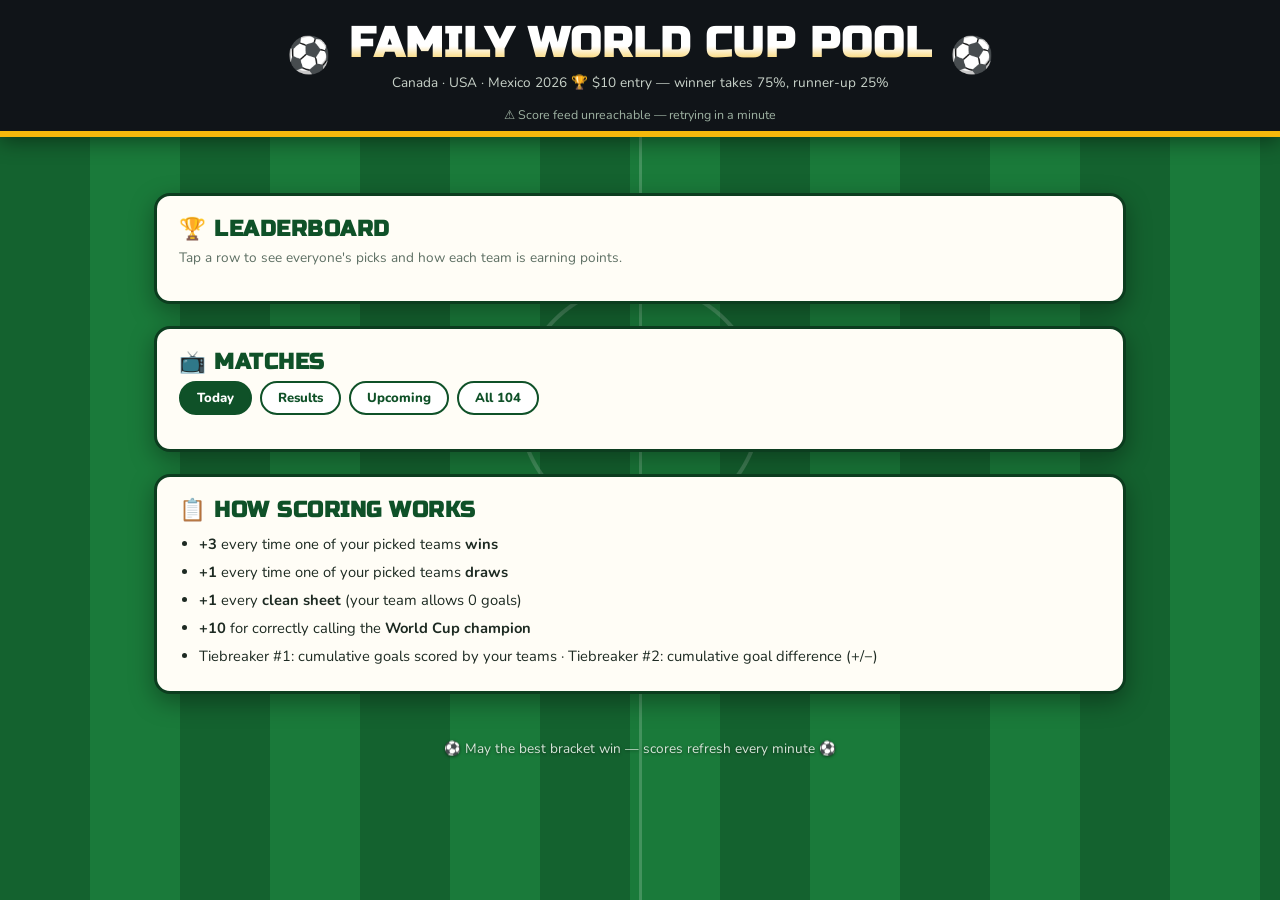
==== index.html @ 2f99b0ea "Family World Cup Pool 2026 — live-score bracket leaderboard Static site (no server, no API key) that" ====
<!DOCTYPE html>
<html lang="en">
<head>
  <meta charset="UTF-8" />
  <meta name="viewport" content="width=device-width, initial-scale=1.0" />
  <title>Family World Cup Pool 2026</title>
  <link rel="icon" href="data:image/svg+xml,<svg xmlns=%22http://www.w3.org/2000/svg%22 viewBox=%220 0 100 100%22><text y=%22.9em%22 font-size=%2290%22>⚽</text></svg>" />
  <link rel="preconnect" href="https://fonts.googleapis.com" />
  <link href="https://fonts.googleapis.com/css2?family=Russo+One&family=Nunito:wght@400;700;800&display=swap" rel="stylesheet" />
  <link rel="stylesheet" href="style.css" />
</head>
<body>
  <div class="pitch-lines" aria-hidden="true"></div>

  <header class="scoreboard">
    <div class="scoreboard-inner">
      <span class="ball spin">⚽</span>
      <div class="title-block">
        <h1>Family World Cup Pool</h1>
        <p class="subtitle">Canada · USA · Mexico 2026 🏆 $10 entry — winner takes 75%, runner-up 25%</p>
      </div>
      <span class="ball spin-rev">⚽</span>
    </div>
    <div class="status-bar">
      <span id="updateStatus">Loading live scores…</span>
    </div>
  </header>

  <main>
    <section id="liveStrip" class="live-strip" hidden></section>

    <section class="card leaderboard-card">
      <h2><span class="emoji">🏆</span> Leaderboard</h2>
      <p class="hint">Tap a row to see everyone's picks and how each team is earning points.</p>
      <div id="leaderboard"></div>
    </section>

    <section class="card matches-card">
      <h2><span class="emoji">📺</span> Matches</h2>
      <nav class="filter-chips" id="matchFilters">
        <button data-filter="today" class="chip active">Today</button>
        <button data-filter="results" class="chip">Results</button>
        <button data-filter="upcoming" class="chip">Upcoming</button>
        <button data-filter="all" class="chip">All 104</button>
      </nav>
      <div id="matches"></div>
    </section>

    <section class="card rules-card">
      <h2><span class="emoji">📋</span> How scoring works</h2>
      <ul class="rules-list">
        <li><strong>+3</strong> every time one of your picked teams <strong>wins</strong></li>
        <li><strong>+1</strong> every time one of your picked teams <strong>draws</strong></li>
        <li><strong>+1</strong> every <strong>clean sheet</strong> (your team allows 0 goals)</li>
        <li><strong>+10</strong> for correctly calling the <strong>World Cup champion</strong></li>
        <li>Tiebreaker #1: cumulative goals scored by your teams · Tiebreaker #2: cumulative goal difference (+/−)</li>
      </ul>
    </section>
  </main>

  <footer>
    <p>⚽ May the best bracket win — scores refresh every minute ⚽</p>
  </footer>

  <script src="teams.js"></script>
  <script src="picks.js"></script>
  <script src="app.js"></script>
</body>
</html>
---- style.css ----
/* ⚽ Family World Cup Pool — soccer-pitch theme */

:root {
  --grass-dark: #14622f;
  --grass-darker: #0f5128;
  --grass-light: #1a7a3a;
  --line-white: rgba(255, 255, 255, 0.85);
  --card-bg: #fffdf6;
  --ink: #1d2a22;
  --gold: #f5b80c;
  --silver: #b9c4cc;
  --bronze: #cd7f32;
  --live-red: #e63946;
  --accent: #0b8a3e;
}

* { box-sizing: border-box; }

body {
  margin: 0;
  font-family: 'Nunito', system-ui, -apple-system, sans-serif;
  color: var(--ink);
  /* mowed-grass stripes */
  background: repeating-linear-gradient(
    90deg,
    var(--grass-dark) 0px,
    var(--grass-dark) 90px,
    var(--grass-light) 90px,
    var(--grass-light) 180px
  );
  min-height: 100vh;
}

/* faint pitch markings overlaid on the grass */
.pitch-lines {
  position: fixed;
  inset: 0;
  pointer-events: none;
  background:
    radial-gradient(circle at 50% 45%, transparent 118px, rgba(255,255,255,0.18) 119px, rgba(255,255,255,0.18) 122px, transparent 123px),
    linear-gradient(rgba(255,255,255,0.18), rgba(255,255,255,0.18)) 50% 0 / 3px 100% no-repeat;
  z-index: 0;
}

main, header, footer { position: relative; z-index: 1; }

/* ---------- Scoreboard header ---------- */
.scoreboard {
  background: #101418;
  color: #fff;
  border-bottom: 6px solid var(--gold);
  box-shadow: 0 4px 20px rgba(0, 0, 0, 0.45);
}

.scoreboard-inner {
  max-width: 1000px;
  margin: 0 auto;
  padding: 18px 16px 10px;
  display: flex;
  align-items: center;
  justify-content: center;
  gap: 18px;
}

.title-block { text-align: center; }

h1 {
  font-family: 'Russo One', sans-serif;
  font-size: clamp(1.5rem, 5vw, 2.6rem);
  margin: 0;
  letter-spacing: 1px;
  text-transform: uppercase;
  background: linear-gradient(180deg, #fff 55%, var(--gold));
  -webkit-background-clip: text;
  background-clip: text;
  -webkit-text-fill-color: transparent;
}

.subtitle {
  margin: 4px 0 0;
  font-size: 0.85rem;
  color: #c8d2c9;
}

.ball { font-size: 2.2rem; }
.spin { animation: spin 14s linear infinite; display: inline-block; }
.spin-rev { animation: spin 14s linear infinite reverse; display: inline-block; }
@keyframes spin { to { transform: rotate(360deg); } }

.status-bar {
  text-align: center;
  font-size: 0.78rem;
  color: #9fb3a3;
  padding: 4px 0 8px;
}

/* ---------- Layout ---------- */
main {
  max-width: 1000px;
  margin: 22px auto;
  padding: 0 14px;
  display: flex;
  flex-direction: column;
  gap: 22px;
}

.card {
  background: var(--card-bg);
  border-radius: 16px;
  padding: 20px 22px;
  box-shadow: 0 8px 24px rgba(0, 0, 0, 0.35);
  border: 3px solid #0c3d1f;
}

.card h2 {
  font-family: 'Russo One', sans-serif;
  margin: 0 0 6px;
  font-size: 1.35rem;
  color: var(--grass-darker);
  text-transform: uppercase;
  letter-spacing: 0.5px;
}

.hint { margin: 0 0 14px; font-size: 0.85rem; color: #5d6f63; }

/* ---------- Live strip ---------- */
.live-strip {
  display: flex;
  gap: 12px;
  overflow-x: auto;
  padding: 4px 2px 8px;
}

.live-card {
  flex: 0 0 auto;
  background: #101418;
  color: #fff;
  border-radius: 12px;
  padding: 10px 14px;
  min-width: 215px;
  border: 2px solid var(--live-red);
  box-shadow: 0 0 14px rgba(230, 57, 70, 0.5);
}

.live-badge {
  display: inline-block;
  background: var(--live-red);
  color: #fff;
  font-weight: 800;
  font-size: 0.68rem;
  padding: 2px 8px;
  border-radius: 99px;
  letter-spacing: 1px;
  animation: pulse 1.4s ease-in-out infinite;
}

@keyframes pulse { 50% { opacity: 0.45; } }

.live-card .teams { margin-top: 6px; font-weight: 800; font-size: 0.95rem; }
.live-card .minute { color: var(--gold); font-size: 0.8rem; margin-top: 2px; }

/* ---------- Leaderboard ---------- */
.lb-table { width: 100%; border-collapse: collapse; }

.lb-row {
  cursor: pointer;
  border-radius: 12px;
  transition: transform 0.12s ease;
}
.lb-row:hover { transform: scale(1.01); }

.lb-row td {
  background: #f1f7ee;
  padding: 12px 10px;
  border-top: 8px solid var(--card-bg);
  vertical-align: middle;
}
.lb-row td:first-child { border-radius: 12px 0 0 12px; width: 56px; text-align: center; }
.lb-row td:last-child { border-radius: 0 12px 12px 0; }

.lb-row.rank-1 td { background: linear-gradient(90deg, #fff3c4, #ffe89a); border-bottom: 2px solid var(--gold); }
.lb-row.rank-2 td { background: linear-gradient(90deg, #eef2f5, #dde5ea); }
.lb-row.rank-3 td { background: linear-gradient(90deg, #f7e8d8, #f0d9bf); }

.rank-medal { font-size: 1.5rem; }
.rank-num { font-family: 'Russo One', sans-serif; font-size: 1.1rem; color: #5d6f63; }

.entrant-name { font-weight: 800; font-size: 1.05rem; }
.entrant-team {
  font-size: 0.8rem;
  color: var(--accent);
  font-style: italic;
}

.pts-big {
  font-family: 'Russo One', sans-serif;
  font-size: 1.5rem;
  color: var(--grass-darker);
  text-align: right;
  white-space: nowrap;
}
.pts-label { font-size: 0.65rem; color: #5d6f63; display: block; text-transform: uppercase; }

.breakdown { font-size: 0.78rem; color: #495a4f; white-space: nowrap; }
.breakdown b { color: var(--ink); }

.champ-chip {
  display: inline-flex;
  align-items: center;
  gap: 5px;
  font-size: 0.78rem;
  background: #e8f5e9;
  border: 1px solid #bcd9c0;
  padding: 2px 9px;
  border-radius: 99px;
  font-weight: 700;
}
.champ-chip.hit { background: #fff3c4; border-color: var(--gold); }
.champ-chip img { width: 18px; border-radius: 2px; }

/* expanded picks panel */
.detail-row td {
  background: #fbfaf3;
  border-top: 0;
  padding: 14px;
  border-radius: 0 0 12px 12px;
}

.picks-grid {
  display: grid;
  grid-template-columns: repeat(auto-fill, minmax(150px, 1fr));
  gap: 10px;
}

.pick-group { background: #fff; border: 2px solid #dde8dc; border-radius: 10px; padding: 8px 10px; }
.pick-group h4 {
  margin: 0 0 6px;
  font-size: 0.72rem;
  text-transform: uppercase;
  letter-spacing: 1px;
  color: #5d6f63;
}

.pick-team {
  display: flex;
  align-items: center;
  gap: 7px;
  font-size: 0.85rem;
  font-weight: 700;
  padding: 3px 0;
}
.pick-team img { width: 22px; border-radius: 2px; box-shadow: 0 0 3px rgba(0,0,0,0.3); }
.pick-team .tpts { margin-left: auto; font-family: 'Russo One', sans-serif; color: var(--accent); font-size: 0.85rem; }
.pick-team .record { font-size: 0.68rem; color: #7c8d81; font-weight: 400; }
.pick-team.out { opacity: 0.45; }
.pick-team.out .tname { text-decoration: line-through; }

/* ---------- Matches ---------- */
.filter-chips { display: flex; gap: 8px; margin-bottom: 14px; flex-wrap: wrap; }

.chip {
  font-family: 'Nunito', sans-serif;
  font-weight: 800;
  font-size: 0.82rem;
  border: 2px solid var(--grass-darker);
  background: #fff;
  color: var(--grass-darker);
  border-radius: 99px;
  padding: 6px 16px;
  cursor: pointer;
}
.chip.active { background: var(--grass-darker); color: #fff; }

.date-head {
  font-family: 'Russo One', sans-serif;
  font-size: 0.85rem;
  color: var(--grass-darker);
  margin: 16px 0 8px;
  text-transform: uppercase;
  border-bottom: 2px dashed #bcd9c0;
  padding-bottom: 4px;
}

.match-row {
  display: grid;
  grid-template-columns: 1fr auto 1fr auto;
  align-items: center;
  gap: 10px;
  padding: 7px 10px;
  border-radius: 10px;
}
.match-row:nth-child(even) { background: #f1f7ee; }

.match-team { display: flex; align-items: center; gap: 8px; font-weight: 700; font-size: 0.9rem; }
.match-team.home { justify-content: flex-end; text-align: right; }
.match-team img { width: 24px; border-radius: 2px; box-shadow: 0 0 3px rgba(0,0,0,0.3); }
.match-team.picked-any { color: var(--accent); }

.match-score {
  font-family: 'Russo One', sans-serif;
  font-size: 1rem;
  background: #101418;
  color: #fff;
  border-radius: 8px;
  padding: 3px 10px;
  min-width: 64px;
  text-align: center;
}
.match-score.upcoming { background: #dde8dc; color: #44544a; font-size: 0.78rem; }
.match-score.live { background: var(--live-red); }

.match-meta { font-size: 0.7rem; color: #7c8d81; text-align: right; min-width: 70px; }

/* ---------- Rules / footer ---------- */
.rules-list { margin: 8px 0 0; padding-left: 20px; line-height: 1.9; font-size: 0.92rem; }

footer {
  text-align: center;
  color: #d7e6d9;
  font-size: 0.85rem;
  padding: 10px 0 30px;
  text-shadow: 0 1px 3px rgba(0,0,0,0.5);
}

.error-banner {
  background: #ffe3e3;
  border: 2px solid var(--live-red);
  color: #7a1f27;
  padding: 10px 14px;
  border-radius: 10px;
  font-weight: 700;
}

@media (max-width: 560px) {
  .breakdown-cell { display: none; }
  .card { padding: 14px; }
}
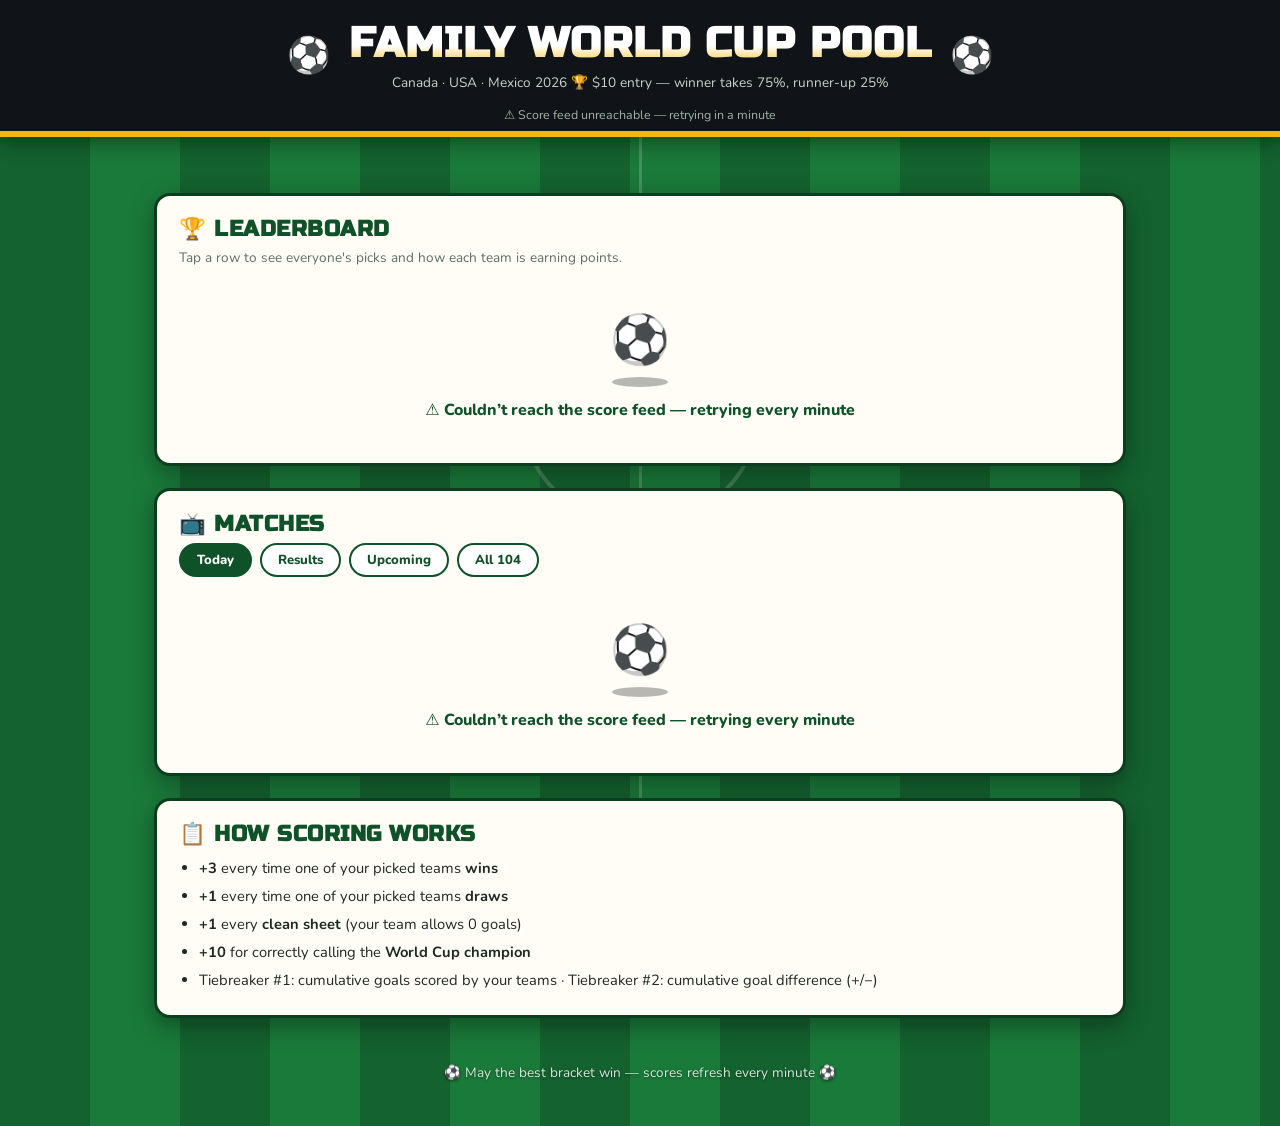
==== commit 984a8c67: "Add loading animations, stagger entrances, center champ chip Bouncing-ball loader with rotating warm" ====
--- a/index.html
+++ b/index.html
@@ -32,7 +32,13 @@
     <section class="card leaderboard-card">
       <h2><span class="emoji">🏆</span> Leaderboard</h2>
       <p class="hint">Tap a row to see everyone's picks and how each team is earning points.</p>
-      <div id="leaderboard"></div>
+      <div id="leaderboard">
+        <div class="loader">
+          <span class="loader-ball">⚽</span>
+          <div class="loader-shadow"></div>
+          <p class="loader-text">Inflating the match ball…</p>
+        </div>
+      </div>
     </section>
 
     <section class="card matches-card">
@@ -43,7 +49,13 @@
         <button data-filter="upcoming" class="chip">Upcoming</button>
         <button data-filter="all" class="chip">All 104</button>
       </nav>
-      <div id="matches"></div>
+      <div id="matches">
+        <div class="loader">
+          <span class="loader-ball">⚽</span>
+          <div class="loader-shadow"></div>
+          <p class="loader-text">Mowing the pitch…</p>
+        </div>
+      </div>
     </section>
 
     <section class="card rules-card">
--- a/style.css
+++ b/style.css
@@ -217,6 +217,7 @@
 }
 .champ-chip.hit { background: #fff3c4; border-color: var(--gold); }
 .champ-chip img { width: 18px; border-radius: 2px; }
+.champ-cell { text-align: center; }
 
 /* expanded picks panel */
 .detail-row td {
@@ -311,6 +312,71 @@
 
 .match-meta { font-size: 0.7rem; color: #7c8d81; text-align: right; min-width: 70px; }
 
+/* ---------- Loading animations ---------- */
+
+.loader { text-align: center; padding: 26px 0 22px; }
+
+.loader-ball {
+  display: inline-block;
+  font-size: 3rem;
+  animation: loaderBounce 0.85s cubic-bezier(0.35, 0, 0.65, 1) infinite;
+}
+
+@keyframes loaderBounce {
+  0%, 100% { transform: translateY(0) rotate(0deg) scale(1.12, 0.85); }
+  15% { transform: translateY(-8px) rotate(40deg) scale(1, 1); }
+  50% { transform: translateY(-48px) rotate(180deg) scale(1, 1); }
+  85% { transform: translateY(-8px) rotate(320deg) scale(1, 1); }
+}
+
+.loader-shadow {
+  width: 56px;
+  height: 10px;
+  margin: 4px auto 12px;
+  border-radius: 50%;
+  background: rgba(0, 0, 0, 0.28);
+  animation: loaderShadow 0.85s cubic-bezier(0.35, 0, 0.65, 1) infinite;
+}
+
+@keyframes loaderShadow {
+  0%, 100% { transform: scale(1); opacity: 0.45; }
+  50% { transform: scale(0.45); opacity: 0.15; }
+}
+
+.loader-text {
+  margin: 0;
+  font-weight: 800;
+  color: var(--grass-darker);
+  animation: loaderTextPulse 1.4s ease-in-out infinite;
+}
+
+@keyframes loaderTextPulse { 50% { opacity: 0.55; } }
+
+/* cards pop in when the page first opens */
+main > section.card { animation: cardIn 0.55s ease backwards; }
+main > section.card:nth-of-type(2) { animation-delay: 0.1s; }
+main > section.card:nth-of-type(3) { animation-delay: 0.2s; }
+main > section.card:nth-of-type(4) { animation-delay: 0.3s; }
+
+@keyframes cardIn {
+  from { opacity: 0; transform: translateY(26px) scale(0.97); }
+  to { opacity: 1; transform: none; }
+}
+
+/* rows slide in staggered on the first data render (delays set inline) */
+.animate-in .lb-row { animation: rowIn 0.45s ease backwards; }
+.animate-in .match-row { animation: rowIn 0.4s ease backwards; }
+
+@keyframes rowIn {
+  from { opacity: 0; transform: translateX(-22px); }
+  to { opacity: 1; transform: none; }
+}
+
+@media (prefers-reduced-motion: reduce) {
+  .loader-ball, .loader-shadow, .loader-text, .spin, .spin-rev,
+  main > section.card, .animate-in .lb-row, .animate-in .match-row { animation: none; }
+}
+
 /* ---------- Rules / footer ---------- */
 .rules-list { margin: 8px 0 0; padding-left: 20px; line-height: 1.9; font-size: 0.92rem; }
 
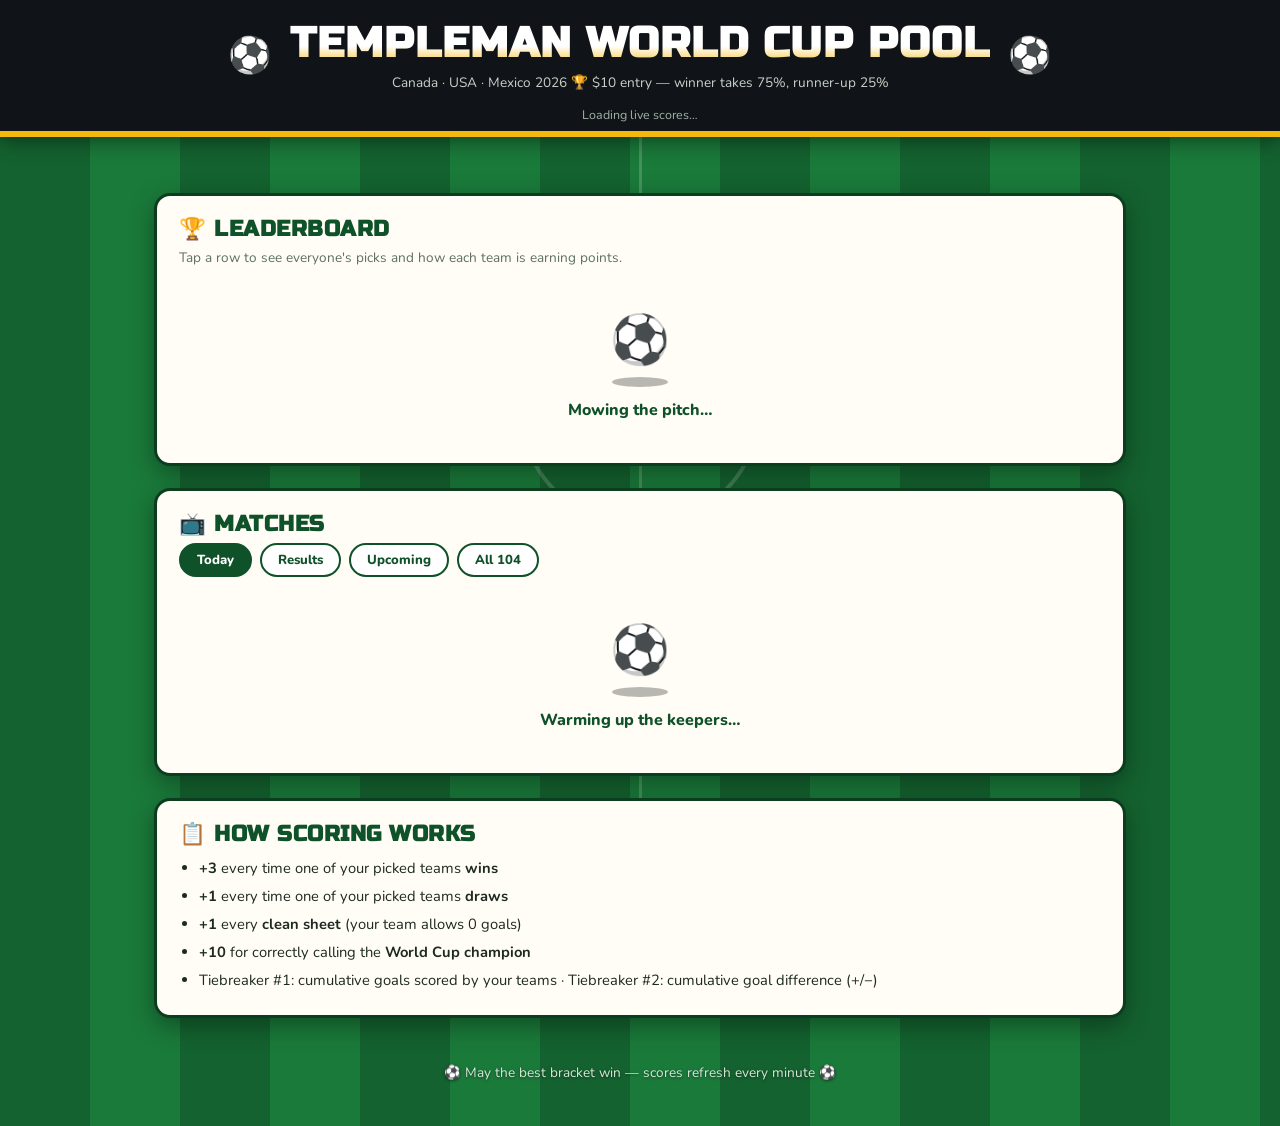
==== commit b671a9fe: "Rename to Templeman World Cup Pool Co-Authored-By: Claude Fable 5 <noreply@anthropic.com>" ====
--- a/index.html
+++ b/index.html
@@ -3,7 +3,7 @@
 <head>
   <meta charset="UTF-8" />
   <meta name="viewport" content="width=device-width, initial-scale=1.0" />
-  <title>Family World Cup Pool 2026</title>
+  <title>Templeman World Cup Pool 2026</title>
   <link rel="icon" href="data:image/svg+xml,<svg xmlns=%22http://www.w3.org/2000/svg%22 viewBox=%220 0 100 100%22><text y=%22.9em%22 font-size=%2290%22>⚽</text></svg>" />
   <link rel="preconnect" href="https://fonts.googleapis.com" />
   <link href="https://fonts.googleapis.com/css2?family=Russo+One&family=Nunito:wght@400;700;800&display=swap" rel="stylesheet" />
@@ -16,7 +16,7 @@
     <div class="scoreboard-inner">
       <span class="ball spin">⚽</span>
       <div class="title-block">
-        <h1>Family World Cup Pool</h1>
+        <h1>Templeman World Cup Pool</h1>
         <p class="subtitle">Canada · USA · Mexico 2026 🏆 $10 entry — winner takes 75%, runner-up 25%</p>
       </div>
       <span class="ball spin-rev">⚽</span>
--- a/style.css
+++ b/style.css
@@ -1,4 +1,4 @@
-/* ⚽ Family World Cup Pool — soccer-pitch theme */
+/* ⚽ Templeman World Cup Pool — soccer-pitch theme */
 
 :root {
   --grass-dark: #14622f;
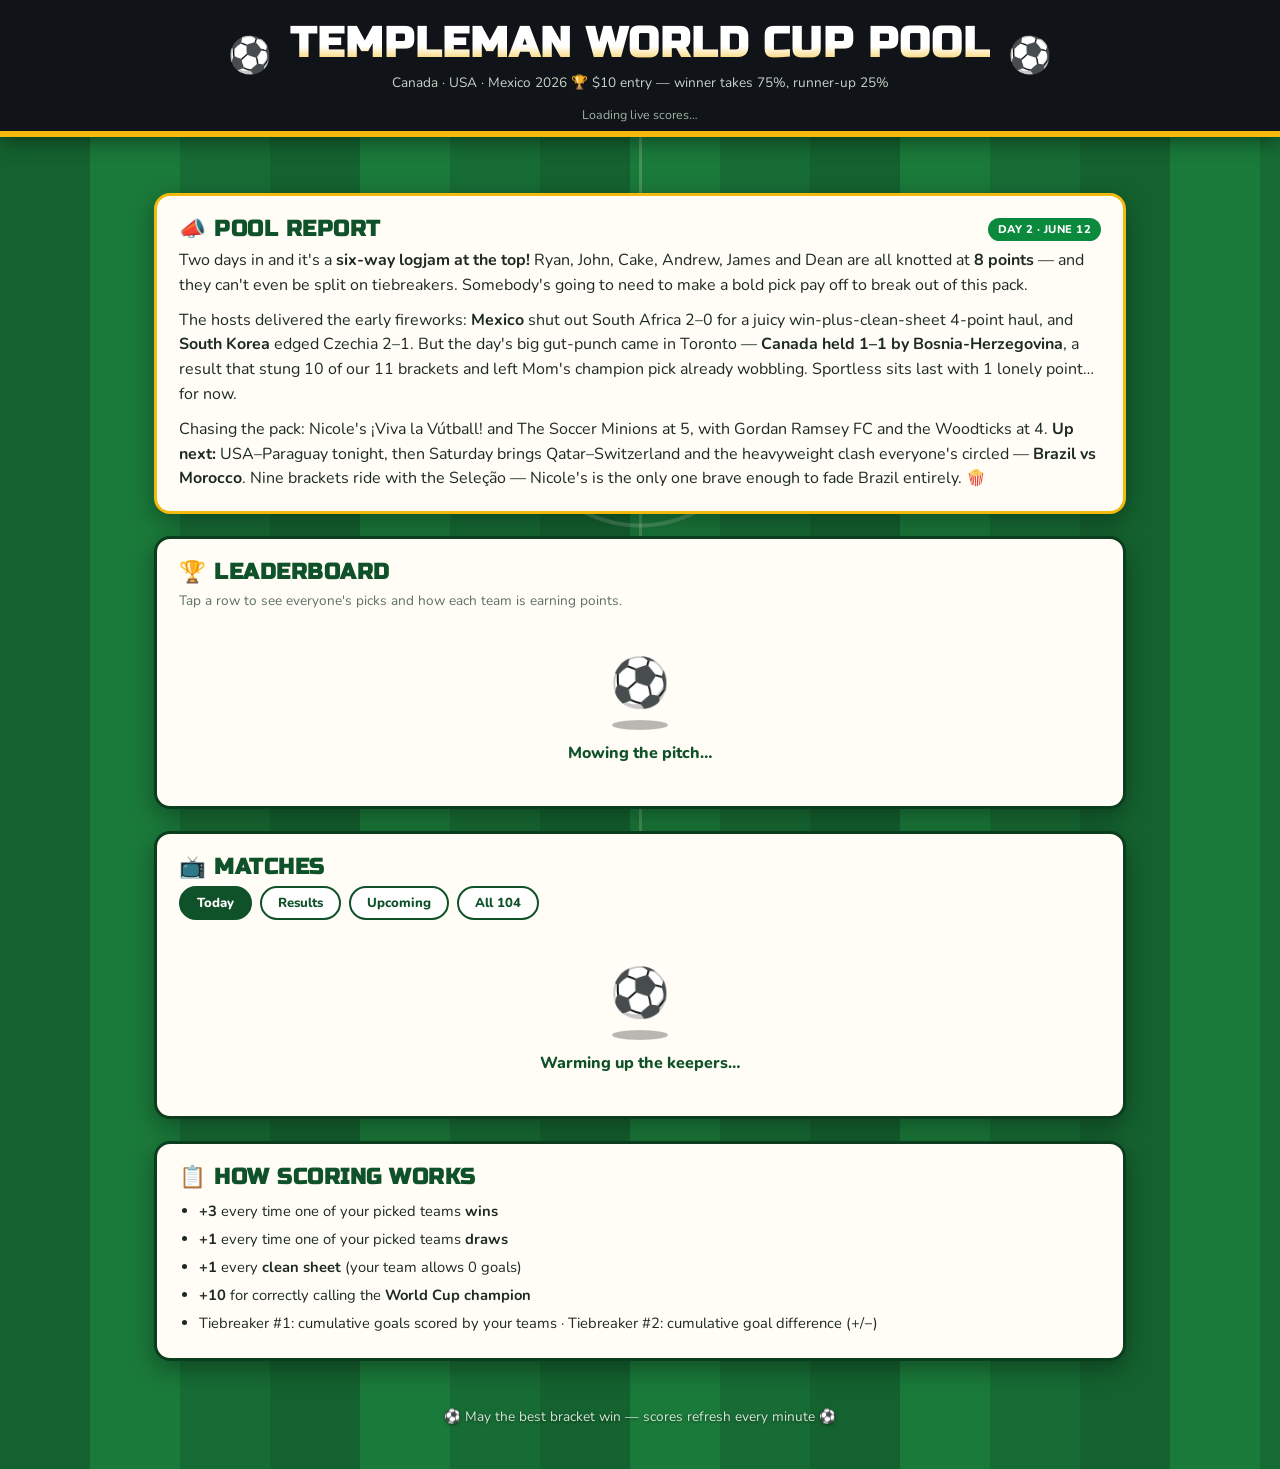
==== commit b829715d: "Rain Mbappé heads on desktop, not just mobile Co-Authored-By: Claude Opus 4.8 <noreply@anthropic.com" ====
--- a/index.html
+++ b/index.html
@@ -14,12 +14,12 @@
 
   <header class="scoreboard">
     <div class="scoreboard-inner">
-      <span class="ball spin">⚽</span>
+      <span class="ball spin"><span class="ball-emoji">⚽</span><img class="ball-face" src="images/mbappe-head.png" alt=""></span>
       <div class="title-block">
         <h1>Templeman World Cup Pool</h1>
         <p class="subtitle">Canada · USA · Mexico 2026 🏆 $10 entry — winner takes 75%, runner-up 25%</p>
       </div>
-      <span class="ball spin-rev">⚽</span>
+      <span class="ball spin-rev"><span class="ball-emoji">⚽</span><img class="ball-face" src="images/mbappe-head.png" alt=""></span>
     </div>
     <div class="status-bar">
       <span id="updateStatus">Loading live scores…</span>
@@ -28,6 +28,30 @@
 
   <main>
     <section id="liveStrip" class="live-strip" hidden></section>
+
+    <section class="card recap-card" id="dailyRecap">
+      <h2><span class="emoji">📣</span> Pool Report <span class="recap-date">Day 2 · June 12</span></h2>
+      <p>
+        Two days in and it's a <strong>six-way logjam at the top!</strong> Ryan, John, Cake,
+        Andrew, James and Dean are all knotted at <strong>8 points</strong> — and they can't even
+        be split on tiebreakers. Somebody's going to need to make a bold pick pay off to break
+        out of this pack.
+      </p>
+      <p>
+        The hosts delivered the early fireworks: <strong>Mexico</strong> shut out South Africa 2–0
+        for a juicy win-plus-clean-sheet 4-point haul, and <strong>South Korea</strong> edged
+        Czechia 2–1. But the day's big gut-punch came in Toronto — <strong>Canada held 1–1 by
+        Bosnia-Herzegovina</strong>, a result that stung 10 of our 11 brackets and left Mom's
+        champion pick already wobbling. Sportless sits last with 1 lonely point… for now.
+      </p>
+      <p>
+        Chasing the pack: Nicole's ¡Viva la Vútball! and The Soccer Minions at 5, with Gordan
+        Ramsey FC and the Woodticks at 4. <strong>Up next:</strong> USA–Paraguay tonight, then
+        Saturday brings Qatar–Switzerland and the heavyweight clash everyone's circled —
+        <strong>Brazil vs Morocco</strong>. Nine brackets ride with the Seleção — Nicole's is
+        the only one brave enough to fade Brazil entirely. 🍿
+      </p>
+    </section>
 
     <section class="card leaderboard-card">
       <h2><span class="emoji">🏆</span> Leaderboard</h2>
@@ -74,6 +98,8 @@
     <p>⚽ May the best bracket win — scores refresh every minute ⚽</p>
   </footer>
 
+  <div id="goalOverlay" hidden></div>
+
   <script src="teams.js"></script>
   <script src="picks.js"></script>
   <script src="app.js"></script>
--- a/style.css
+++ b/style.css
@@ -1,9 +1,17 @@
 /* ⚽ Templeman World Cup Pool — soccer-pitch theme */
+
+/* Registered so the theme colours can transition smoothly (Mbappé mode) */
+@property --grass-dark { syntax: '<color>'; inherits: true; initial-value: #14622f; }
+@property --grass-darker { syntax: '<color>'; inherits: true; initial-value: #0f5128; }
+@property --grass-light { syntax: '<color>'; inherits: true; initial-value: #1a7a3a; }
+@property --grass-mid { syntax: '<color>'; inherits: true; initial-value: #176c35; }
+@property --accent { syntax: '<color>'; inherits: true; initial-value: #0b8a3e; }
 
 :root {
   --grass-dark: #14622f;
   --grass-darker: #0f5128;
   --grass-light: #1a7a3a;
+  --grass-mid: #176c35;
   --line-white: rgba(255, 255, 255, 0.85);
   --card-bg: #fffdf6;
   --ink: #1d2a22;
@@ -26,7 +34,9 @@
     var(--grass-dark) 0px,
     var(--grass-dark) 90px,
     var(--grass-light) 90px,
-    var(--grass-light) 180px
+    var(--grass-light) 180px,
+    var(--grass-mid) 180px,
+    var(--grass-mid) 270px
   );
   min-height: 100vh;
 }
@@ -87,6 +97,69 @@
 .spin-rev { animation: spin 14s linear infinite reverse; display: inline-block; }
 @keyframes spin { to { transform: rotate(360deg); } }
 
+.ball-face { display: none; width: 2.9rem; vertical-align: middle; }
+
+/* ---------- Mbappé mode (Ryan's picks open) ---------- */
+/* Kylian replaces the balls and shakes his head; the pitch fades to bleu-blanc-rouge. */
+
+body { transition: --grass-dark 0.9s ease, --grass-darker 0.9s ease, --grass-light 0.9s ease, --grass-mid 0.9s ease, --accent 0.9s ease; }
+
+/* tricolore pitch: blue, white, red stripes */
+body.mbappe-mode {
+  --grass-dark: #0d4fa3;
+  --grass-darker: #08376f;
+  --grass-light: #f2f5fa;
+  --grass-mid: #ef4135;
+  --accent: #ef4135;
+}
+
+.card { transition: border-color 0.9s ease; }
+.mbappe-mode .card { border-color: #062a55; }
+
+.scoreboard { transition: background-color 0.9s ease; }
+.subtitle, .status-bar { transition: color 0.9s ease; }
+
+.mbappe-mode .scoreboard {
+  background: #0b2d5e;
+  border-image: linear-gradient(90deg, #0d4fa3 0 33.3%, #f2f5fa 33.3% 66.6%, #ef4135 66.6% 100%) 1;
+}
+.mbappe-mode .subtitle { color: #c9d9f2; }
+.mbappe-mode .status-bar { color: #9fb6dc; }
+
+.mbappe-mode .ball-emoji { display: none; }
+.mbappe-mode .ball-face { display: inline-block; }
+.mbappe-mode .spin,
+.mbappe-mode .spin-rev { animation: headShake 1.8s ease-in-out infinite; }
+.mbappe-mode .spin-rev { animation-delay: -0.9s; }
+
+@keyframes headShake {
+  0%, 100% { transform: rotate(-16deg); }
+  50% { transform: rotate(16deg); }
+}
+
+/* Mbappé mode also rains heads (spawned from app.js setHeadRain). */
+.head-rain {
+  position: fixed;
+  inset: 0;
+  z-index: 50;
+  pointer-events: none;
+  overflow: hidden;
+}
+
+.head-drop {
+  position: absolute;
+  top: -60px;
+  filter: drop-shadow(0 2px 4px rgba(0, 0, 0, 0.35));
+  animation-name: headRainFall;
+  animation-timing-function: linear;
+  animation-fill-mode: forwards;
+}
+
+@keyframes headRainFall {
+  0% { transform: translateY(0) rotate(0deg); }
+  100% { transform: translateY(115vh) rotate(540deg); }
+}
+
 .status-bar {
   text-align: center;
   font-size: 0.78rem;
@@ -122,6 +195,25 @@
 }
 
 .hint { margin: 0 0 14px; font-size: 0.85rem; color: #5d6f63; }
+
+/* ---------- Daily recap ---------- */
+.recap-card { border-color: var(--gold); }
+
+.recap-card .recap-date {
+  float: right;
+  font-family: 'Nunito', sans-serif;
+  font-size: 0.7rem;
+  font-weight: 800;
+  letter-spacing: 0.5px;
+  color: #fff;
+  background: var(--accent);
+  border-radius: 999px;
+  padding: 4px 10px;
+  margin-top: 2px;
+}
+
+.recap-card p { margin: 0 0 10px; line-height: 1.55; }
+.recap-card p:last-child { margin-bottom: 0; }
 
 /* ---------- Live strip ---------- */
 .live-strip {
@@ -174,8 +266,9 @@
   padding: 12px 10px;
   border-top: 8px solid var(--card-bg);
   vertical-align: middle;
-}
-.lb-row td:first-child { border-radius: 12px 0 0 12px; width: 56px; text-align: center; }
+  text-align: center;
+}
+.lb-row td:first-child { border-radius: 12px 0 0 12px; width: 56px; }
 .lb-row td:last-child { border-radius: 0 12px 12px 0; }
 
 .lb-row.rank-1 td { background: linear-gradient(90deg, #fff3c4, #ffe89a); border-bottom: 2px solid var(--gold); }
@@ -184,6 +277,14 @@
 
 .rank-medal { font-size: 1.5rem; }
 .rank-num { font-family: 'Russo One', sans-serif; font-size: 1.1rem; color: #5d6f63; }
+.tie-tag {
+  display: block;
+  font-family: 'Russo One', sans-serif;
+  font-size: 0.5rem;
+  letter-spacing: 0.5px;
+  color: #5d6f63;
+  margin-top: -2px;
+}
 
 .entrant-name { font-weight: 800; font-size: 1.05rem; }
 .entrant-team {
@@ -192,11 +293,25 @@
   font-style: italic;
 }
 
+/* subtle "their team is playing right now" note */
+.lb-live {
+  font-size: 0.7rem;
+  font-weight: 800;
+  color: var(--live-red);
+  margin-top: 3px;
+}
+
+.live-dot {
+  display: inline-block;
+  color: var(--live-red);
+  font-size: 0.85em;
+  animation: pulse 1.4s ease-in-out infinite;
+}
+
 .pts-big {
   font-family: 'Russo One', sans-serif;
   font-size: 1.5rem;
   color: var(--grass-darker);
-  text-align: right;
   white-space: nowrap;
 }
 .pts-label { font-size: 0.65rem; color: #5d6f63; display: block; text-transform: uppercase; }
@@ -217,7 +332,6 @@
 }
 .champ-chip.hit { background: #fff3c4; border-color: var(--gold); }
 .champ-chip img { width: 18px; border-radius: 2px; }
-.champ-cell { text-align: center; }
 
 /* expanded picks panel */
 .detail-row td {
@@ -255,6 +369,27 @@
 .pick-team .record { font-size: 0.68rem; color: #7c8d81; font-weight: 400; }
 .pick-team.out { opacity: 0.45; }
 .pick-team.out .tname { text-decoration: line-through; }
+
+/* Hidden on desktop: the tiebreak already appears in the breakdown-cell. */
+.picks-tiebreak {
+  margin-top: 10px;
+  padding-top: 10px;
+  border-top: 1px dashed #d4ddca;
+  display: none;
+  flex-wrap: wrap;
+  gap: 4px 16px;
+  font-size: 0.78rem;
+  color: #495a4f;
+}
+.picks-tiebreak b { color: var(--ink); }
+.picks-tiebreak .tb-label {
+  text-transform: uppercase;
+  letter-spacing: 1px;
+  font-size: 0.68rem;
+  font-weight: 700;
+  color: #5d6f63;
+  margin-right: 2px;
+}
 
 /* ---------- Matches ---------- */
 .filter-chips { display: flex; gap: 8px; margin-bottom: 14px; flex-wrap: wrap; }
@@ -289,11 +424,59 @@
   gap: 10px;
   padding: 7px 10px;
   border-radius: 10px;
-}
-.match-row:nth-child(even) { background: #f1f7ee; }
-
-.match-team { display: flex; align-items: center; gap: 8px; font-weight: 700; font-size: 0.9rem; }
+  cursor: pointer;
+  transition: transform 0.12s ease;
+}
+.match-row:hover { transform: scale(1.015); }
+.match-item:nth-child(even) .match-row { background: #f1f7ee; }
+.match-item.open .match-row { background: #e7f1e4; }
+
+.match-caret {
+  display: inline-block;
+  margin-left: 5px;
+  font-size: 0.6rem;
+  color: #9aa9a0;
+  transition: transform 0.2s ease;
+}
+.match-item.open .match-caret { transform: rotate(180deg); }
+
+.match-detail {
+  margin: 2px 4px 8px;
+  padding: 11px;
+  background: #eef5ec;
+  border-radius: 10px;
+  animation: detailIn 0.25s ease;
+}
+@keyframes detailIn {
+  from { opacity: 0; transform: translateY(-5px); }
+  to { opacity: 1; transform: none; }
+}
+.match-detail-inner { display: grid; grid-template-columns: 1fr 1fr; gap: 11px; }
+.md-side { background: #fff; border-radius: 9px; padding: 10px; }
+.md-team { display: flex; align-items: center; gap: 7px; font-weight: 800; font-size: 0.9rem; }
+.md-team img { width: 22px; border-radius: 2px; box-shadow: 0 0 3px rgba(0,0,0,0.3); flex-shrink: 0; }
+.md-name { flex: 1; min-width: 0; overflow-wrap: anywhere; }
+.md-pts {
+  font-family: 'Russo One', sans-serif;
+  background: #dde8dc;
+  color: #44544a;
+  border-radius: 6px;
+  padding: 2px 8px;
+  font-size: 0.82rem;
+  flex-shrink: 0;
+}
+.md-pts.pos { background: var(--accent); color: #fff; }
+.md-pts.none { background: #eceee9; color: #9aa9a0; }
+.md-breakdown { font-size: 0.68rem; color: #7c8d81; margin: 5px 0 9px; }
+.md-fans { display: flex; flex-direction: column; gap: 6px; }
+.md-fan { display: flex; align-items: center; gap: 6px; font-size: 0.8rem; }
+.md-fan-name { font-weight: 700; flex-shrink: 0; }
+.md-fan-team { color: #8a9a8e; font-size: 0.7rem; flex: 1; min-width: 0; overflow-wrap: anywhere; }
+.md-none { font-size: 0.76rem; color: #9aa9a0; }
+
+.match-team { display: flex; align-items: center; gap: 8px; font-weight: 700; font-size: 0.9rem; min-width: 0; overflow-wrap: anywhere; }
 .match-team.home { justify-content: flex-end; text-align: right; }
+.match-team img { flex-shrink: 0; }
 .match-team img { width: 24px; border-radius: 2px; box-shadow: 0 0 3px rgba(0,0,0,0.3); }
 .match-team.picked-any { color: var(--accent); }
 
@@ -372,9 +555,128 @@
   to { opacity: 1; transform: none; }
 }
 
+/* flash when a leaderboard position changes (rows also glide via FLIP in JS) */
+.lb-row.moved-up td { animation: flashUp 1.5s ease; }
+.lb-row.moved-down td { animation: flashDown 1.5s ease; }
+
+@keyframes flashUp {
+  15%, 55% { filter: brightness(1.22) saturate(1.6); }
+}
+
+@keyframes flashDown {
+  15%, 55% { filter: brightness(0.9) saturate(0.5); }
+}
+
+/* ---------- GOOOAL! celebration overlay ---------- */
+
+#goalOverlay {
+  position: fixed;
+  inset: 0;
+  z-index: 60;
+  pointer-events: none;
+  overflow: hidden;
+}
+
+.goal-celebration {
+  position: absolute;
+  inset: 0;
+  display: flex;
+  flex-direction: column;
+  align-items: center;
+  justify-content: center;
+  gap: 10px;
+  animation: goalFade 7s ease forwards;
+  background: radial-gradient(ellipse at center, rgba(8, 24, 12, 0.78), rgba(8, 24, 12, 0.35));
+}
+
+@keyframes goalFade {
+  0% { opacity: 0; }
+  6%, 88% { opacity: 1; }
+  100% { opacity: 0; }
+}
+
+.goal-word {
+  font-family: 'Russo One', sans-serif;
+  font-size: clamp(3rem, 14vw, 7.5rem);
+  letter-spacing: 3px;
+  background: linear-gradient(180deg, #fff 30%, var(--gold));
+  -webkit-background-clip: text;
+  background-clip: text;
+  -webkit-text-fill-color: transparent;
+  filter: drop-shadow(0 4px 0 #8a6803) drop-shadow(0 8px 22px rgba(0, 0, 0, 0.6));
+  animation: goalPop 0.7s cubic-bezier(0.18, 1.6, 0.4, 1) backwards, goalWiggle 0.6s ease 0.8s 3;
+}
+
+@keyframes goalPop {
+  from { transform: scale(0) rotate(-10deg); }
+  to { transform: scale(1) rotate(0deg); }
+}
+
+@keyframes goalWiggle {
+  25% { transform: rotate(-2.5deg) scale(1.03); }
+  75% { transform: rotate(2.5deg) scale(1.03); }
+}
+
+.goal-team {
+  display: flex;
+  align-items: center;
+  gap: 12px;
+  font-family: 'Russo One', sans-serif;
+  font-size: clamp(1.4rem, 5vw, 2.4rem);
+  color: #fff;
+  text-shadow: 0 2px 10px rgba(0, 0, 0, 0.7);
+  animation: goalPop 0.6s cubic-bezier(0.18, 1.6, 0.4, 1) 0.25s backwards;
+}
+.goal-team img { border-radius: 4px; box-shadow: 0 0 12px rgba(0, 0, 0, 0.6); }
+
+.goal-score {
+  font-weight: 800;
+  font-size: clamp(1rem, 3.5vw, 1.4rem);
+  color: var(--gold);
+  text-shadow: 0 2px 8px rgba(0, 0, 0, 0.7);
+  animation: goalPop 0.6s cubic-bezier(0.18, 1.6, 0.4, 1) 0.4s backwards;
+}
+
+.goal-picked {
+  font-weight: 800;
+  font-size: clamp(0.95rem, 3vw, 1.25rem);
+  color: #fff;
+  background: var(--accent);
+  padding: 6px 18px;
+  border-radius: 99px;
+  box-shadow: 0 4px 14px rgba(0, 0, 0, 0.5);
+  animation: goalPop 0.6s cubic-bezier(0.18, 1.6, 0.4, 1) 0.55s backwards;
+}
+
+.confetti-piece {
+  position: absolute;
+  top: -24px;
+  width: 11px;
+  height: 17px;
+  border-radius: 2px;
+  opacity: 0;
+  animation-name: confettiFall;
+  animation-timing-function: linear;
+  animation-fill-mode: forwards;
+}
+
+@keyframes confettiFall {
+  0% { opacity: 1; transform: translateY(0) rotate(0deg); }
+  85% { opacity: 1; }
+  100% { opacity: 0; transform: translateY(108vh) rotate(660deg); }
+}
+
 @media (prefers-reduced-motion: reduce) {
+  .goal-celebration, .goal-word, .goal-team, .goal-score, .goal-picked { animation: none; }
+  .confetti-piece, .head-drop { display: none; }
+
   .loader-ball, .loader-shadow, .loader-text, .spin, .spin-rev,
-  main > section.card, .animate-in .lb-row, .animate-in .match-row { animation: none; }
+  .mbappe-mode .spin, .mbappe-mode .spin-rev,
+  main > section.card, .animate-in .lb-row, .animate-in .match-row,
+  .match-detail, .match-caret,
+  .lb-row.moved-up td, .lb-row.moved-down td { animation: none; }
+  .match-caret { transition: none; }
+  .lb-row { transition: none !important; }
 }
 
 /* ---------- Rules / footer ---------- */
@@ -399,5 +701,20 @@
 
 @media (max-width: 560px) {
   .breakdown-cell { display: none; }
+  .picks-tiebreak { display: flex; }
   .card { padding: 14px; }
-}
+
+  /* Keep match rows inside the viewport: shrink gaps/columns and let
+     long team names wrap instead of pushing the meta column off-screen. */
+  .match-row { gap: 6px; padding: 7px 8px; }
+  .match-team { font-size: 0.82rem; gap: 6px; }
+  .match-team img { width: 20px; }
+  .match-score { min-width: 52px; padding: 3px 6px; }
+  .match-score.upcoming { font-size: 0.72rem; }
+  .match-meta { min-width: 0; font-size: 0.62rem; }
+
+  .match-detail-inner { gap: 7px; }
+  .md-side { padding: 8px; }
+  .md-team { font-size: 0.82rem; gap: 5px; }
+  .md-fan { font-size: 0.75rem; }
+}
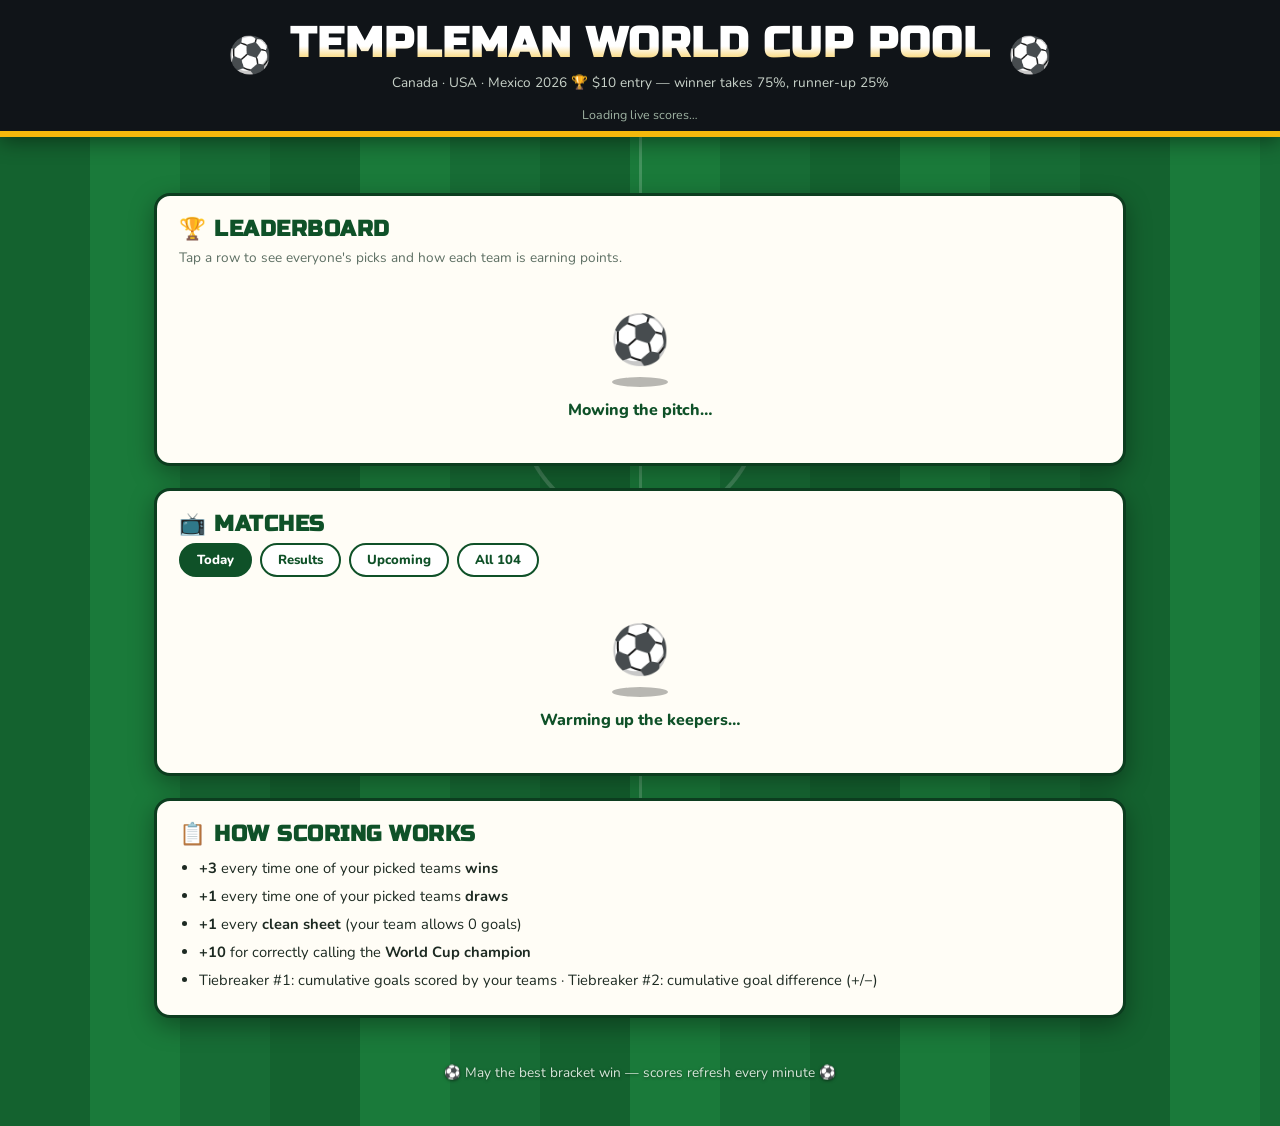
==== commit 40246c5d: "Remove daily recap section Co-Authored-By: Claude Opus 4.8 <noreply@anthropic.com>" ====
--- a/index.html
+++ b/index.html
@@ -28,30 +28,6 @@
 
   <main>
     <section id="liveStrip" class="live-strip" hidden></section>
-
-    <section class="card recap-card" id="dailyRecap">
-      <h2><span class="emoji">📣</span> Pool Report <span class="recap-date">Day 2 · June 12</span></h2>
-      <p>
-        Two days in and it's a <strong>six-way logjam at the top!</strong> Ryan, John, Cake,
-        Andrew, James and Dean are all knotted at <strong>8 points</strong> — and they can't even
-        be split on tiebreakers. Somebody's going to need to make a bold pick pay off to break
-        out of this pack.
-      </p>
-      <p>
-        The hosts delivered the early fireworks: <strong>Mexico</strong> shut out South Africa 2–0
-        for a juicy win-plus-clean-sheet 4-point haul, and <strong>South Korea</strong> edged
-        Czechia 2–1. But the day's big gut-punch came in Toronto — <strong>Canada held 1–1 by
-        Bosnia-Herzegovina</strong>, a result that stung 10 of our 11 brackets and left Mom's
-        champion pick already wobbling. Sportless sits last with 1 lonely point… for now.
-      </p>
-      <p>
-        Chasing the pack: Nicole's ¡Viva la Vútball! and The Soccer Minions at 5, with Gordan
-        Ramsey FC and the Woodticks at 4. <strong>Up next:</strong> USA–Paraguay tonight, then
-        Saturday brings Qatar–Switzerland and the heavyweight clash everyone's circled —
-        <strong>Brazil vs Morocco</strong>. Nine brackets ride with the Seleção — Nicole's is
-        the only one brave enough to fade Brazil entirely. 🍿
-      </p>
-    </section>
 
     <section class="card leaderboard-card">
       <h2><span class="emoji">🏆</span> Leaderboard</h2>
--- a/style.css
+++ b/style.css
@@ -196,25 +196,6 @@
 
 .hint { margin: 0 0 14px; font-size: 0.85rem; color: #5d6f63; }
 
-/* ---------- Daily recap ---------- */
-.recap-card { border-color: var(--gold); }
-
-.recap-card .recap-date {
-  float: right;
-  font-family: 'Nunito', sans-serif;
-  font-size: 0.7rem;
-  font-weight: 800;
-  letter-spacing: 0.5px;
-  color: #fff;
-  background: var(--accent);
-  border-radius: 999px;
-  padding: 4px 10px;
-  margin-top: 2px;
-}
-
-.recap-card p { margin: 0 0 10px; line-height: 1.55; }
-.recap-card p:last-child { margin-bottom: 0; }
-
 /* ---------- Live strip ---------- */
 .live-strip {
   display: flex;
